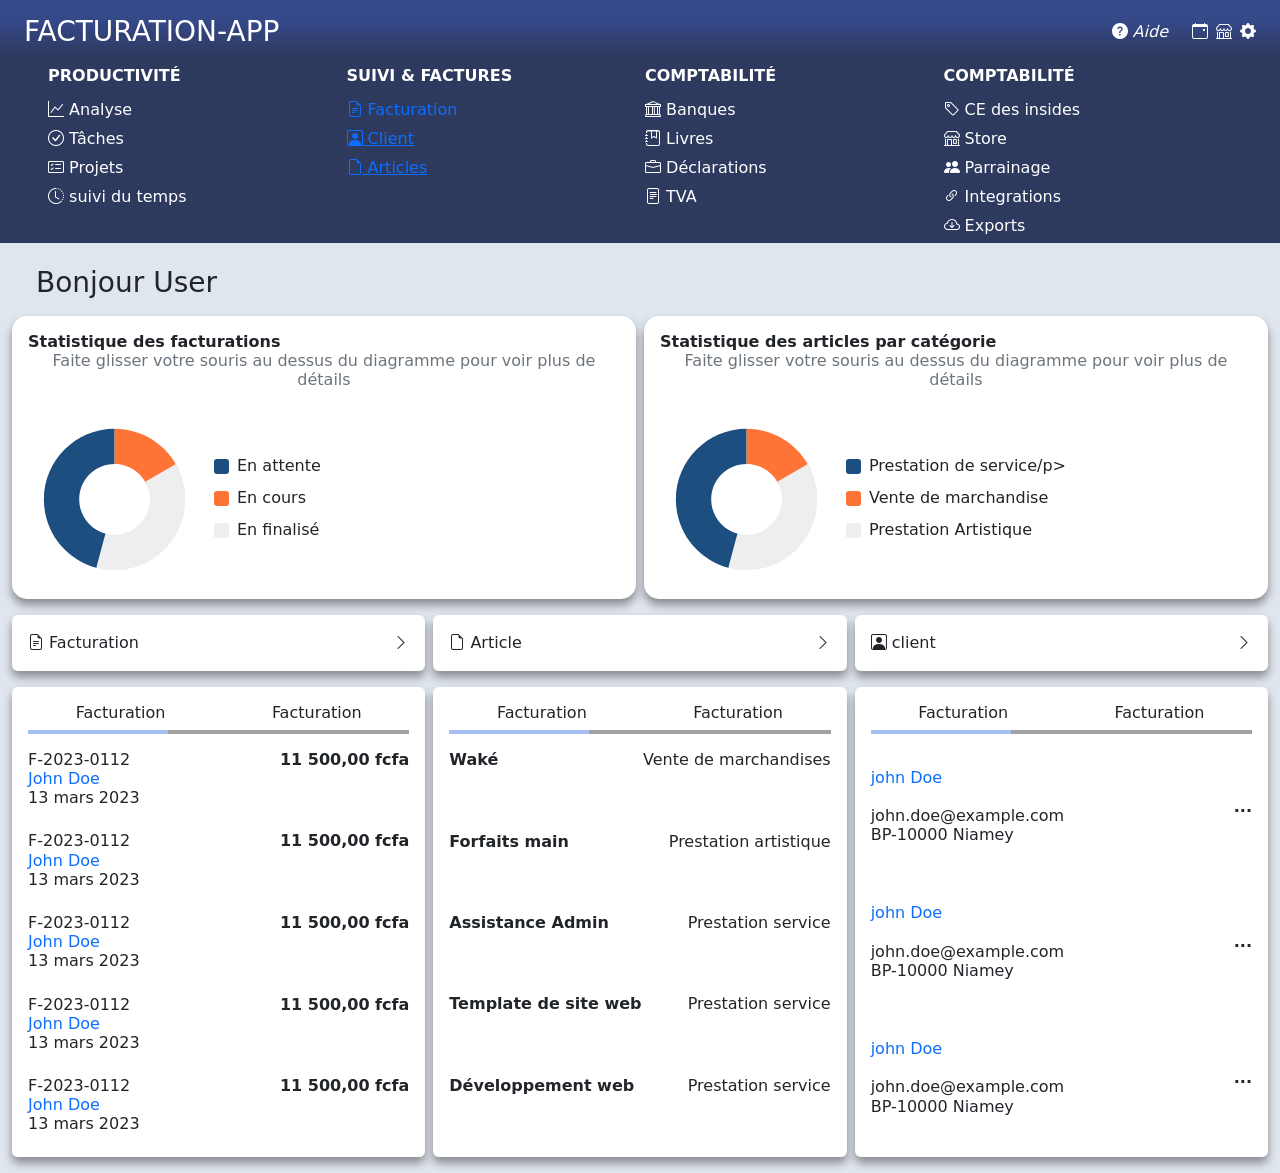
==== index.html @ 7b50a77c "premier commit" ====
<!DOCTYPE html>
<html lang="fr">

<head>
    <meta charset="UTF-8">
    <meta name="viewport" content="width=device-width, initial-scale=1.0">
    <title>Dashboard Facturation</title>

    <link href="https://cdn.jsdelivr.net/npm/bootstrap@5.3.8/dist/css/bootstrap.min.css" rel="stylesheet">
    <link rel="stylesheet" href="https://cdn.jsdelivr.net/npm/bootstrap-icons@1.11.3/font/bootstrap-icons.css">
    <link rel="stylesheet" href="style.css">

</head>

<body>
    <!-- HEADER FIXE -->
    <div class="header-fixed entete">
        <div class="header d-flex justify-content-between align-items-center px-4">
            <h3 class="m-0">FACTURATION-APP</h3>
            <div class="d-flex gap-2">
                <i class="bi bi-question-circle-fill me-3"> Aide</i>
                <i class="bi bi-calendar-event"></i>
                <i class="bi bi-shop"></i>
                <i class="bi bi-gear-fill"></i>
            </div>
        </div>
        <div class="menu px-5 text-white">
            <!-- PRODUCTIVITÉ -->
            <div class="menu-item">
                <input type="checkbox" id="m1">
                <label for="m1">PRODUCTIVITÉ</label>

                <div class="submenu">
                    <p> <i class="bi bi-graph-up"></i> Analyse</p>
                    <p> <i class="bi bi-check-circle"></i> Tâches</p>
                    <p><i class="bi bi-card-checklist"></i> Projets</p>
                    <p><i class="bi bi-clock-history"></i> suivi du temps</p>
                </div>
            </div>

            <!-- SUIVI -->
            <div class="menu-item">
                <input type="checkbox" id="m2">
                <label for="m2">SUIVI & FACTURES</label>
                <div class="submenu">
                   <a href="facturation.html" class="text-decoration-none"> <p id="goFacturation">  <i class="bi bi-file-earmark-text"></i> Facturation</p></a>
                    <a href="#"><p id="goClient"> <i class="bi bi-person-square"></i> Client</p></a>
                    <a href="#"><p id="goArticles"> <i class="bi bi-file-earmark"></i> Articles</p></a>
                </div>
            </div>

            <!-- AUTRES -->
            <div class="menu-item">
                <input type="checkbox" id="m3">
                <label for="m3">COMPTABILITÉ</label>

                <div class="submenu">
                    <p> <i class="bi bi-bank"></i> Banques</p>
                    <p> <i class="bi bi-journal-bookmark"></i> Livres</p>
                    <p><i class="bi bi-briefcase"></i> Déclarations</p>
                    <p><i class="bi bi-file-text"></i> TVA</p>
                </div>
            </div>
            <div class="menu-item">
                <input type="checkbox" id="m3">
                <label for="m3">COMPTABILITÉ</label>

                <div class="submenu">
                    <p><i class="bi bi-tag"></i> CE des insides</p>
                    <p><i class="bi bi-shop"></i> Store</p>
                    <p><i class="bi bi-people-fill"></i> Parrainage</p> 
                    <p><i class="bi bi-link-45deg"></i> Integrations</p> 
                    <p><i class="bi bi-cloud-arrow-down"></i> Exports</p> 
                </div>
            </div>

        </div>
    </div>

    <!-- CONTENU -->
    <div class="container-fluid d-flex flex-column align-items-center CONTENU">

        <!-- TITRE -->
        <div class="d-flex justify-content-between align-items-center mt-3 w-100 px-4">
            <h3 class="mb-3 ext-primary">Bonjour User</h3>
        </div>
        <div class="d-flex gap-2 svc w-100">
            <div
                class="demo-box shadow-bottom w-100 h-100 overflow-hidden d-flex align-items-start justify-content-start flex-column p-3">

                <h6 class="m-0 fw-bold text-center">
                    Statistique des facturations
                </h6>
                <h6 class="text-center text-secondary">
                    Faite glisser votre souris au dessus du diagramme pour voir plus de détails
                </h6>

                <div class="d-flex flex-wrap align-items-center justify-content-center gap-3 mt-3">

                    <!-- SVG -->
                    <svg width="170" height="170" viewBox="0 0 2253 2253" class="img-fluid">
                        <path
                            d="M1147.83,208.333c-517.767,0 -937.5,419.733 -937.5,937.5c-0,428.307 290.274,802.155 705.228,908.271l116.136,-454.135c-207.477,-53.058 -352.614,-239.982 -352.614,-454.136c-0,-258.883 209.866,-468.75 468.75,-468.75l-0,-468.75Z"
                            fill="#1D4E80" />
                        <path
                            d="M1997.49,749.576c-153.977,-330.174 -485.321,-541.243 -849.663,-541.243l-0,468.704c182.171,0 347.843,105.535 424.832,270.622l424.831,-198.083Z"
                            fill="#FE7437" />
                        <path
                            d="M905.188,2051.39c500.124,134.008 1014.19,-162.788 1148.2,-662.913c64.353,-240.168 30.664,-496.064 -93.656,-711.393l-405.95,234.375c62.16,107.665 79.005,235.613 46.828,355.697c-67.003,250.062 -324.036,398.46 -574.099,331.456l-121.321,452.778Z"
                            fill="#EEEEEE" />
                    </svg>

                    <!-- LEGENDE -->
                    <div class="d-flex flex-column gap-2">

                        <div class="d-flex align-items-center gap-2">
                            <div class="cole"></div>
                            <p class="m-0">En attente</p>
                        </div>

                        <div class="d-flex align-items-center gap-2">
                            <div class="cole1"></div>
                            <p class="m-0">En cours</p>
                        </div>
                        <div class="d-flex align-items-center gap-2">
                            <div class="cole2"></div>
                            <p class="m-0">En finalisé</p>
                        </div>

                    </div>

                </div>

            </div>
            <div
                class="demo-box w-100 h-100 shadow-bottom con overflow-hidden d-flex align-items-start  flex-column p-3">

                <h6 class=" m-0 fw-bold text-center">
                    Statistique des articles par catégorie
                </h6>
                <h6 class="text-center text-secondary">
                    Faite glisser votre souris au dessus du diagramme pour voir plus de détails
                </h6>

                <div class="d-flex flex-wrap align-items-center justify-content-center gap-3 mt-3">

                    <svg width="170" height="170" viewBox="0 0 2253 2253" class="img-fluid">
                        <path
                            d="M1147.83,208.333c-517.767,0 -937.5,419.733 -937.5,937.5c-0,428.307 290.274,802.155 705.228,908.271l116.136,-454.135c-207.477,-53.058 -352.614,-239.982 -352.614,-454.136c-0,-258.883 209.866,-468.75 468.75,-468.75l-0,-468.75Z"
                            fill="#1D4E80" />
                        <path
                            d="M1997.49,749.576c-153.977,-330.174 -485.321,-541.243 -849.663,-541.243l-0,468.704c182.171,0 347.843,105.535 424.832,270.622l424.831,-198.083Z"
                            fill="#FE7437" />
                        <path
                            d="M905.188,2051.39c500.124,134.008 1014.19,-162.788 1148.2,-662.913c64.353,-240.168 30.664,-496.064 -93.656,-711.393l-405.95,234.375c62.16,107.665 79.005,235.613 46.828,355.697c-67.003,250.062 -324.036,398.46 -574.099,331.456l-121.321,452.778Z"
                            fill="#EEEEEE" />
                    </svg>

                    <div class="d-flex flex-column gap-2">

                        <div class="d-flex align-items-center gap-2">
                            <div class="cole"></div>
                            <p class="m-0">Prestation de service/p>
                        </div>

                        <div class="d-flex align-items-center gap-2">
                            <div class="cole1"></div>
                            <p class="m-0">Vente de marchandise</p>
                        </div>
                        <div class="d-flex align-items-center gap-2">
                            <div class="cole2"></div>
                            <p class="m-0">Prestation Artistique</p>
                        </div>

                    </div>

                </div>

            </div>
        </div>

        <div class="d-flex gap-2 mt-3 svc w-100">
            <div class="d-flex bg-white w-100 shadow-bottom rounded p-3 cursor-pointer justify-content-between">
                <a href="#facturation" class="text-decoration-none text-body"> <i class="bi bi-file-earmark-text"></i> Facturation</a>
                <i class="bi bi-chevron-right"></i>

            </div>
            <div class="d-flex bg-white w-100 shadow-bottom rounded p-3 cursor-pointer justify-content-between">
                <a href="#Article" class="text-decoration-none text-body"> <i class="bi bi-file-earmark"></i> Article </a>
                <i class="bi bi-chevron-right"></i>
            </div>
            <div class="d-flex bg-white w-100 shadow-bottom rounded p-3 cursor-pointer justify-content-between">
                <a href="#Client" class="text-decoration-none text-body"> <i class="bi bi-person-square"></i> client</a>
                <i class="bi bi-chevron-right"></i>

            </div>
        </div>

        <div class="d-flex gap-2 mt-3 mb-3 svc w-100">
            <div id="facturation" class="d-flex flex-column  box-2 shadow-bottom bg-white w-100 rounded p-3 justify-content-between">
                <div class="w-75 d-flex justify-content-between justify-content-center">
                    <h6>Facturation </h6>
                    <h6>Facturation </h6>
                </div>

                <div class="box-3">
                    <div class="bx1">

                    </div>
                </div>

                <div class="d-flex w-100 pt-3 justify-content-between">

                    <h6>F-2023-0112 <br>

                        <span class="text-primary">John Doe</span> <br>
                        13 mars 2023
                    </h6>

                    <h6 class="fw-bold">11 500,00 fcfa</h6>

                </div>
                <div class="d-flex w-100 pt-3 justify-content-between">

                    <h6>F-2023-0112 <br>

                        <span class="text-primary">John Doe</span> <br>
                        13 mars 2023
                    </h6>

                    <h6 class="fw-bold">11 500,00 fcfa</h6>

                </div>
                <div class="d-flex w-100 pt-3 justify-content-between">

                    <h6>F-2023-0112 <br>

                        <span class="text-primary">John Doe</span> <br>
                        13 mars 2023
                    </h6>

                    <h6 class="fw-bold">11 500,00 fcfa</h6>

                </div>
                <div class="d-flex w-100 pt-3 justify-content-between">

                    <h6>F-2023-0112 <br>

                        <span class="text-primary">John Doe</span> <br>
                        13 mars 2023
                    </h6>

                    <h6 class="fw-bold">11 500,00 fcfa</h6>

                </div>
                <div class="d-flex w-100 pt-3 justify-content-between">

                    <h6>F-2023-0112 <br>

                        <span class="text-primary">John Doe</span> <br>
                        13 mars 2023
                    </h6>

                    <h6 class="fw-bold">11 500,00 fcfa</h6>

                </div>
                
            </div>
            <div id="Article" class="d-flex  flex-column box-2 shadow-bottom bg-white w-100 rounded p-3 justify-content-between">
                <div class="w-75 d-flex justify-content-between justify-content-center">
                    <h6>Facturation </h6>
                    <h6>Facturation </h6>
                </div>

                <div class="box-3">
                    <div class="bx1">

                    </div>
                </div>

                <div class="d-flex w-100 h-25 pt-3 justify-content-between">

                    <h6 class="fw-bold">Waké
                    </h6>

                    <h6>Vente de marchandises</h6>

                </div>
                <div class="d-flex w-100 pt-3 h-25 justify-content-between">

                    <h6 class="fw-bold">Forfaits main
                    </h6>

                    <h6>Prestation artistique</h6>

                </div>
                <div class="d-flex w-100 pt-3 h-25 justify-content-between">

                    <h6 class="fw-bold">Assistance Admin
                    </h6>

                    <h6>Prestation service</h6>

                </div>
                <div class="d-flex w-100 pt-3 h-25 justify-content-between">

                    <h6 class="fw-bold">Template de site web
                    </h6>

                    <h6>Prestation service</h6>

                </div>
                <div class="d-flex w-100 pt-3 h-25 justify-content-between">

                    <h6 class="fw-bold">Développement web
                    </h6>

                    <h6>Prestation service</h6>

                </div>


            </div>
            <div id="Client" class="d-flex flex-column box-2 shadow-bottom bg-white w-100 rounded p-3 justify-content-between">
                <div class="w-75 d-flex justify-content-between justify-content-center">
                    <h6>Facturation </h6>
                    <h6>Facturation </h6>
                </div>

                <div class="box-3">
                    <div class="bx1">

                    </div>
                </div>

                <div class="d-flex w-100 pt-3 h-50 align-items-center justify-content-between">

                    <h6> <span class="text-primary my-2">john Doe</span> <br>

                        <br>

                    john.doe@example.com <br>
                    BP-10000 Niamey</h6>
                    <h6 class="fw-bold">...</h6>
                </div>
                <div class="d-flex w-100 pt-3 h-50 align-items-center justify-content-between">

                    <h6> <span class="text-primary my-2">john Doe</span> <br>

                        <br>

                    john.doe@example.com <br>
                    BP-10000 Niamey</h6>
                    <h6 class="fw-bold">...</h6>
                </div>
                <div class="d-flex w-100 pt-3 h-50 align-items-center justify-content-between">

                    <h6> <span class="text-primary my-2">john Doe</span> <br>

                        <br>

                    john.doe@example.com <br>
                    BP-10000 Niamey</h6>
                    <h6 class="fw-bold">...</h6>
                </div>
            </div>

        </div>
    </div>

    <!-- JS -->
    <script src="https://cdn.jsdelivr.net/npm/bootstrap@5.3.8/dist/js/bootstrap.bundle.min.js"></script>


</body>

</html>
---- style.css ----
body {
    background: #E0E6ED;
    overflow-x: hidden;
    padding-top: 170px;
}

.header {
    color: white;
    padding: 15px;
}

.nOMD {
    border-radius: 10px;
    border: 1px solid #0d6efd;
}

.jus {
    font-size: 12px;
}

.header-fixed {
    
    position: fixed;
    top: 0;
    left: 0;
    width: 100%;
    z-index: 1000;
}

.menu-card {
    background: white;
    border-radius: 10px;
    padding: 20px;
}

.pointer {
    cursor: pointer;
}

.relation {
    color: #9ba6b2;
}

.nav-tabs .nav-link {
    color: #333;
    border: none;
    border-radius: 8px;
    margin: 0 5px;
    padding: 10px 20px;
    transition: 0.3s;
}

.nav-tabs .nav-link:hover {
    background-color: #27375E;
    color: #fff;
}

.nav-tabs .nav-link.active {
    background-color: #89C7F4;
    color: #fff;
    font-weight: bold;
}

.nav-tabs {
    border-bottom: none;
}

.CONTENU {
    margin-top: 80px;
}

.document {
    border: 2px dotted black;
    border-radius: 20px;
}

.shadow-bottom {
    box-shadow: 0 6px 10px rgba(0, 0, 0, 0.4);
}

.auto {
    background-color: #27375E;
}

.conte {
    background-color: #E0E6ED;
}

.fact {
    background: #E0E6ED;
}

.clien {
    padding: 10px;
}

.police {
    font-size: 12px;
}

.Doc {
    font-size: 12px;
}

.Nom {
    font-size: 14px;
}

.offcan {
    width: 700px !important;

}

.fina {
    border-radius: 20px;
    background-color: #B9E0FF;
    border: none !important;
    color: #0d6efd;
}

.previ {
    border-bottom: 1px solid blue;
    font-size: 18px;
    width: 200px !important;
}

.relation {
    font-size: 18px;
}

.logo {
    font-size: 30px;
}

.Desi {
    overflow-x: auto !important;

}

.desi1 {
    font-size: 12px !important;
    color: #0d6efd;

}

.desi3 {

    border-bottom: 3px solid #0d6efd;
    ;
}

.desi2 {
    font-size: 13px !important;
    color: black;
}

.hrdesi {
    /* background-color: #0d6efd !important; */
    border: 2px solid #0d6efd
}




.configui {
    width: 100%;
}

.configui>div {
    width: 100%;
    max-width: 1100px;
}

.logo {
    font-size: 30px;
}


.demo-box {
    background: #FFFFFF;
    border-radius: 15px;
}

.cole {
    width: 15px;
    height: 15px;
    background: #1D4E80;
    border-radius: 3px;
}

.cole1 {
    width: 15px;
    height: 15px;
    background: #FE7437;
    border-radius: 3px;
}
.cole2 {
    width: 15px;
    height: 15px;
    background: #EEEEEE;
    border-radius: 3px;
}

.box-2{
    background-color: #FFFFFF !important;
    display: flex;
    align-items: center;
    justify-content: center !important;
    /* height: 400px !important; */

    overflow-y: auto;
    max-height: 470px; /* ou 400px / 500px selon ton layout */
    
    /* cache scrollbar */
    scrollbar-width: none; /* Firefox */
    -ms-overflow-style: none; /* IE et Edge */
}

/* Chrome, Safari */
.box-2::-webkit-scrollbar{
    display: none;
}

.box-3{
    height: 4px !important;
    width: 100% !important;
    background-color: #a2a1a2 !important;
    display: flex;
    align-items: center;
    /* justify-content: center !important; */
}
.bx1{
    height: 4px !important;
    width: 140px !important;
    background-color: #a7c0f3 !important;
    display: flex;
    /* align-items: center; */
    /* justify-content: center !important; */
}

.cursor-pointer {
    cursor: pointer !important;
}

.entete{
    background: #2B375C;
background: linear-gradient(0deg,rgba(43, 55, 92, 0.99) 77%, rgba(53, 72, 136, 1) 91%);
}





@media (max-width: 1440px) {
    .CONTENU {
        width: 100%;
    }

    .menu {
        width: auto !important;
    }

    .menu1 {
        width: 100% !important;

    }

}



/* =======================
   DESKTOP (ton design)
======================= */
.menu {
    display: flex;
    gap: 10px;
}

.menu-item {
    width: 100%;
}

.menu-item label {
    font-weight: bold;
    display: block;
    margin-bottom: 10px;
}

.submenu p {
    margin: 5px 0;
}

/* cacher checkbox desktop */
.menu-item input {
    display: none;
}

/* =======================
   MOBILE
======================= */
@media (max-width:768px) {

    .CONTENU {
        margin-top: 220px;
    }

    .FAC,
    .FAC1 {
        flex-direction: column;
    }

    .FAC1 {
        flex-direction: column;
        align-items: center;
        justify-content: center;
    }

    .signalé {
        flex-direction: column;
    }

    .signalé1 {
        flex-direction: column;
    }

    .clien {
        width: 100% !important;
    }

    .clien4 {
        display: flex;
        align-items: center;
        justify-content: center;
    }

    .menu {
        flex-direction: column;
        position: relative;
    }

    .menuli {
        width: 80% !important;
        display: flex !important;
        align-items: center !important;

    }

    .header {
        display: flex;
        flex-direction: column;
        gap: 10px;
    }

    .menu-item {
        position: relative;
    }

    .menu-item label {
        padding: 15px;
        border-radius: 12px;
        background: #3C54AA;
        display: block;
        cursor: pointer;
    }

    /* submenu caché */
    .submenu {
        position: absolute;
        top: 90%;
        left: 0;
        width: 100%;
        border-radius: 11px;
        color: black;
        background: #e0e5ec;
        display: none;
        z-index: 999;
    }


    /* ouverture sans pousser les autres */
    .menu-item input:checked~.submenu {
        display: block;
    }

    .submenu p {
        padding: 12px 15px;
        margin: 0;
        border-top: 1px solid rgba(255, 255, 255, .2);
    }

    .submenu p:hover {
        background: #0a58ca;
    }

    .svc{
        flex-direction: column;
    }
}

@media (max-width: 425px) {
    .configui {
        width: 400px !important;
        /* background-color: #198754 !important; */
    }

    .table {
        font-size: 12px;
    }

    .desi1 {
        font-size: 6px !important;
        color: #0d6efd;

    }
}
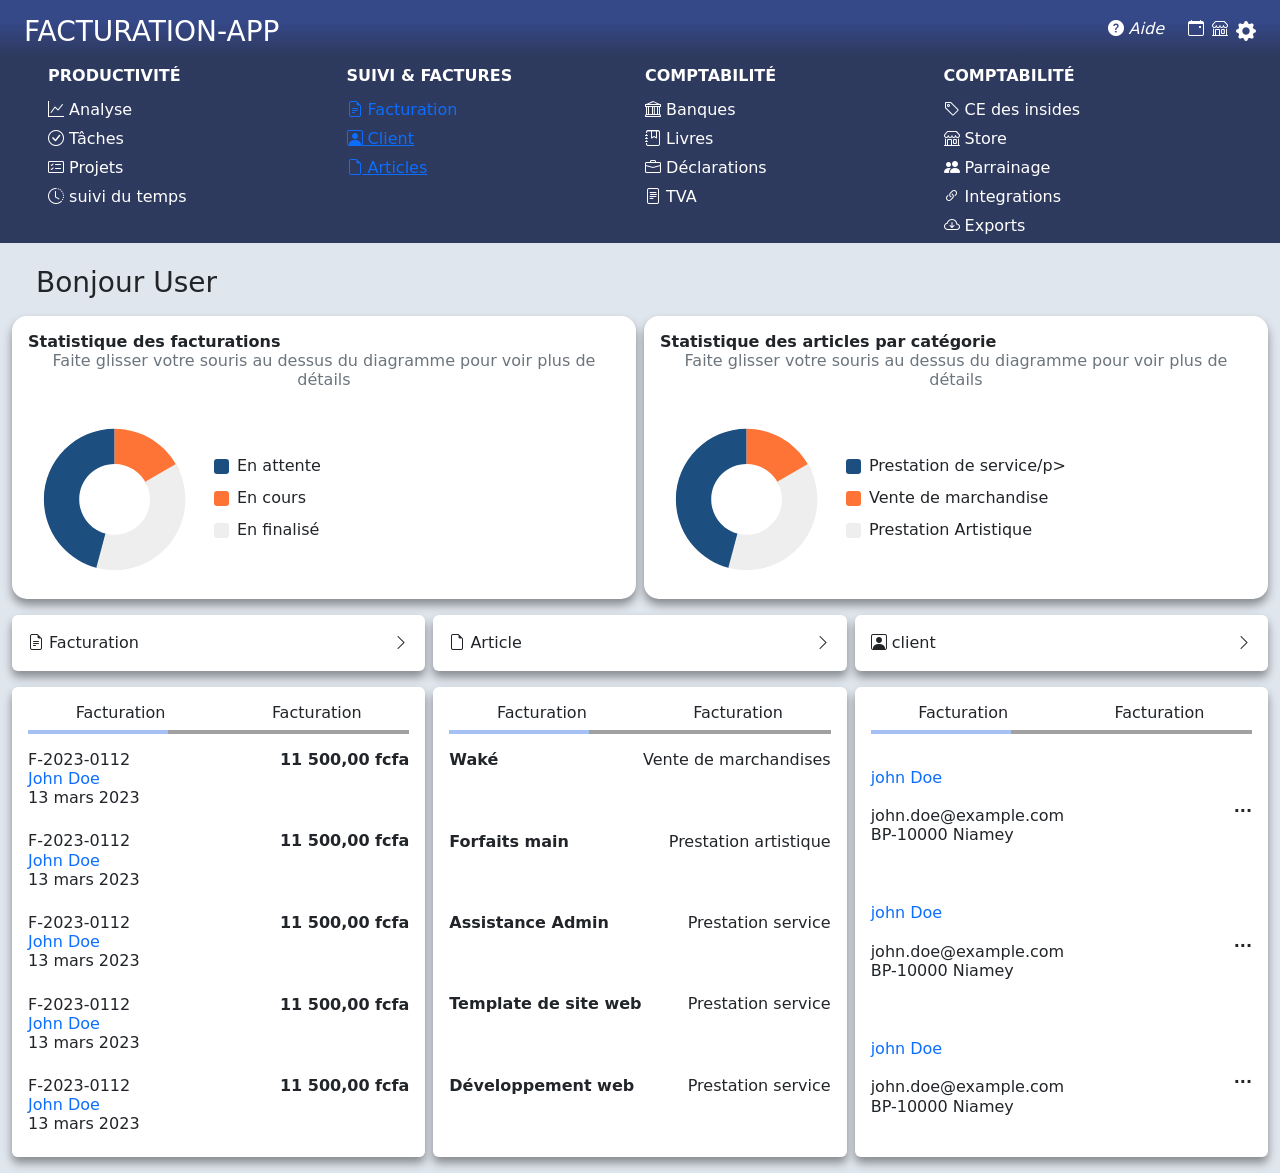
==== commit 26511f99: "mise" ====
--- a/index.html
+++ b/index.html
@@ -21,7 +21,7 @@
                 <i class="bi bi-question-circle-fill me-3"> Aide</i>
                 <i class="bi bi-calendar-event"></i>
                 <i class="bi bi-shop"></i>
-                <i class="bi bi-gear-fill"></i>
+                <i class="bi bi-gear-fill fs-5 "></i>
             </div>
         </div>
         <div class="menu px-5 text-white">
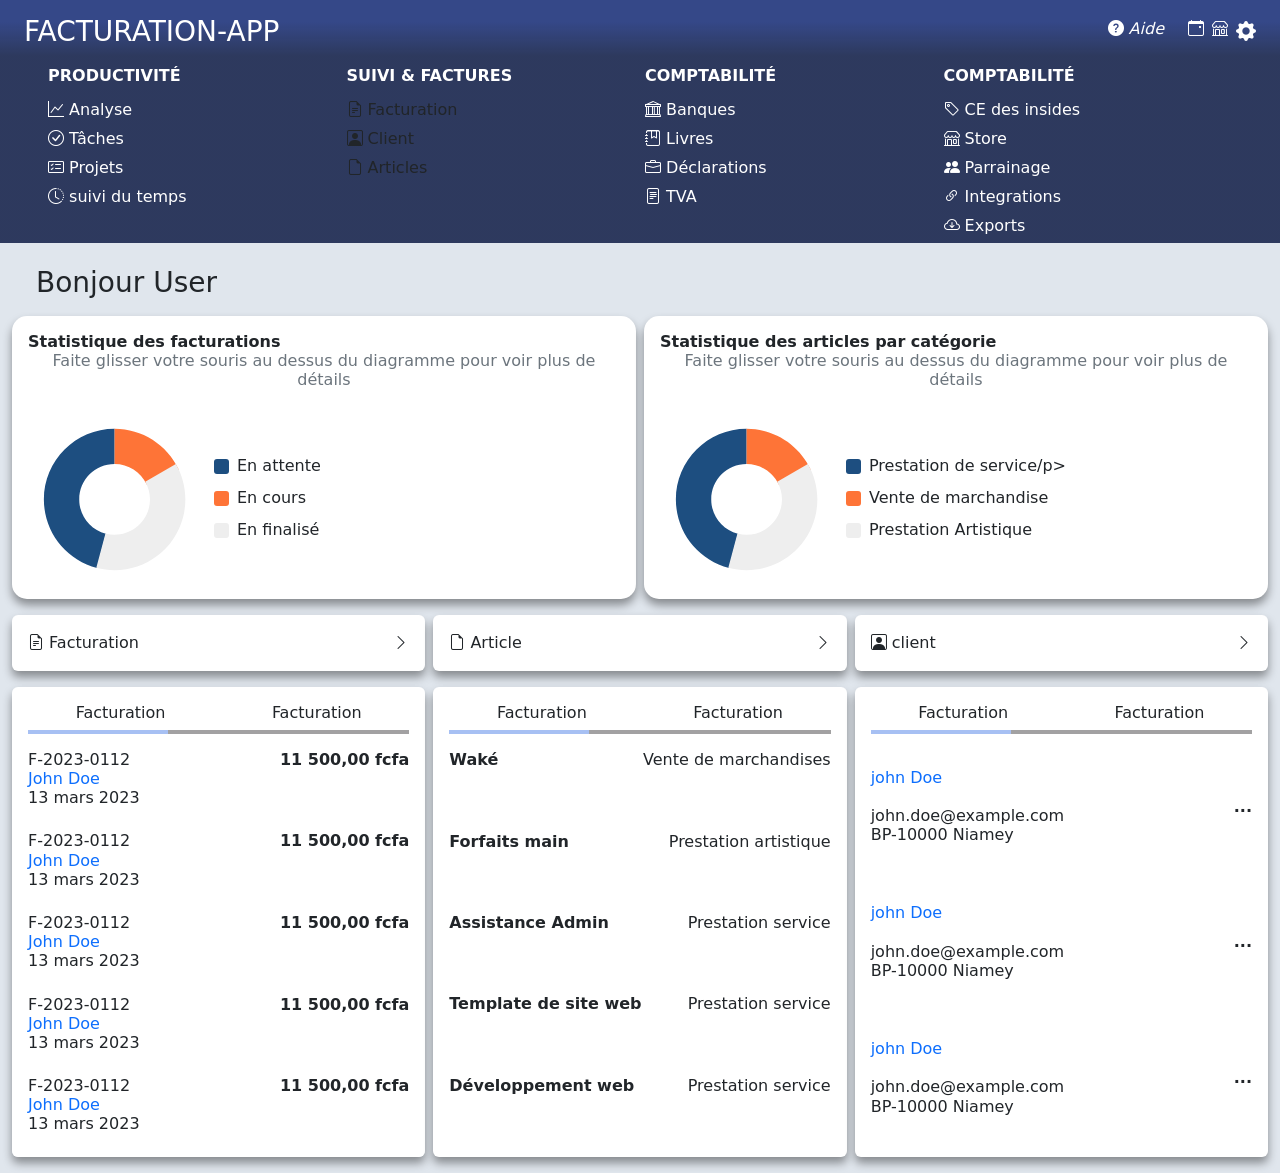
==== commit cd62483b: "mise" ====
--- a/index.html
+++ b/index.html
@@ -43,9 +43,9 @@
                 <input type="checkbox" id="m2">
                 <label for="m2">SUIVI & FACTURES</label>
                 <div class="submenu">
-                   <a href="facturation.html" class="text-decoration-none"> <p id="goFacturation">  <i class="bi bi-file-earmark-text"></i> Facturation</p></a>
-                    <a href="#"><p id="goClient"> <i class="bi bi-person-square"></i> Client</p></a>
-                    <a href="#"><p id="goArticles"> <i class="bi bi-file-earmark"></i> Articles</p></a>
+                   <a href="facturation.html" class="text-decoration-none text-body"> <p id="goFacturation">  <i class="bi bi-file-earmark-text"></i> Facturation</p></a>
+                    <a href="#" class="text-decoration-none text-body"><p id="goClient"> <i class="bi bi-person-square"></i> Client</p></a>
+                    <a href="#" class="text-decoration-none text-body"><p id="goArticles"> <i class="bi bi-file-earmark"></i> Articles</p></a>
                 </div>
             </div>
 
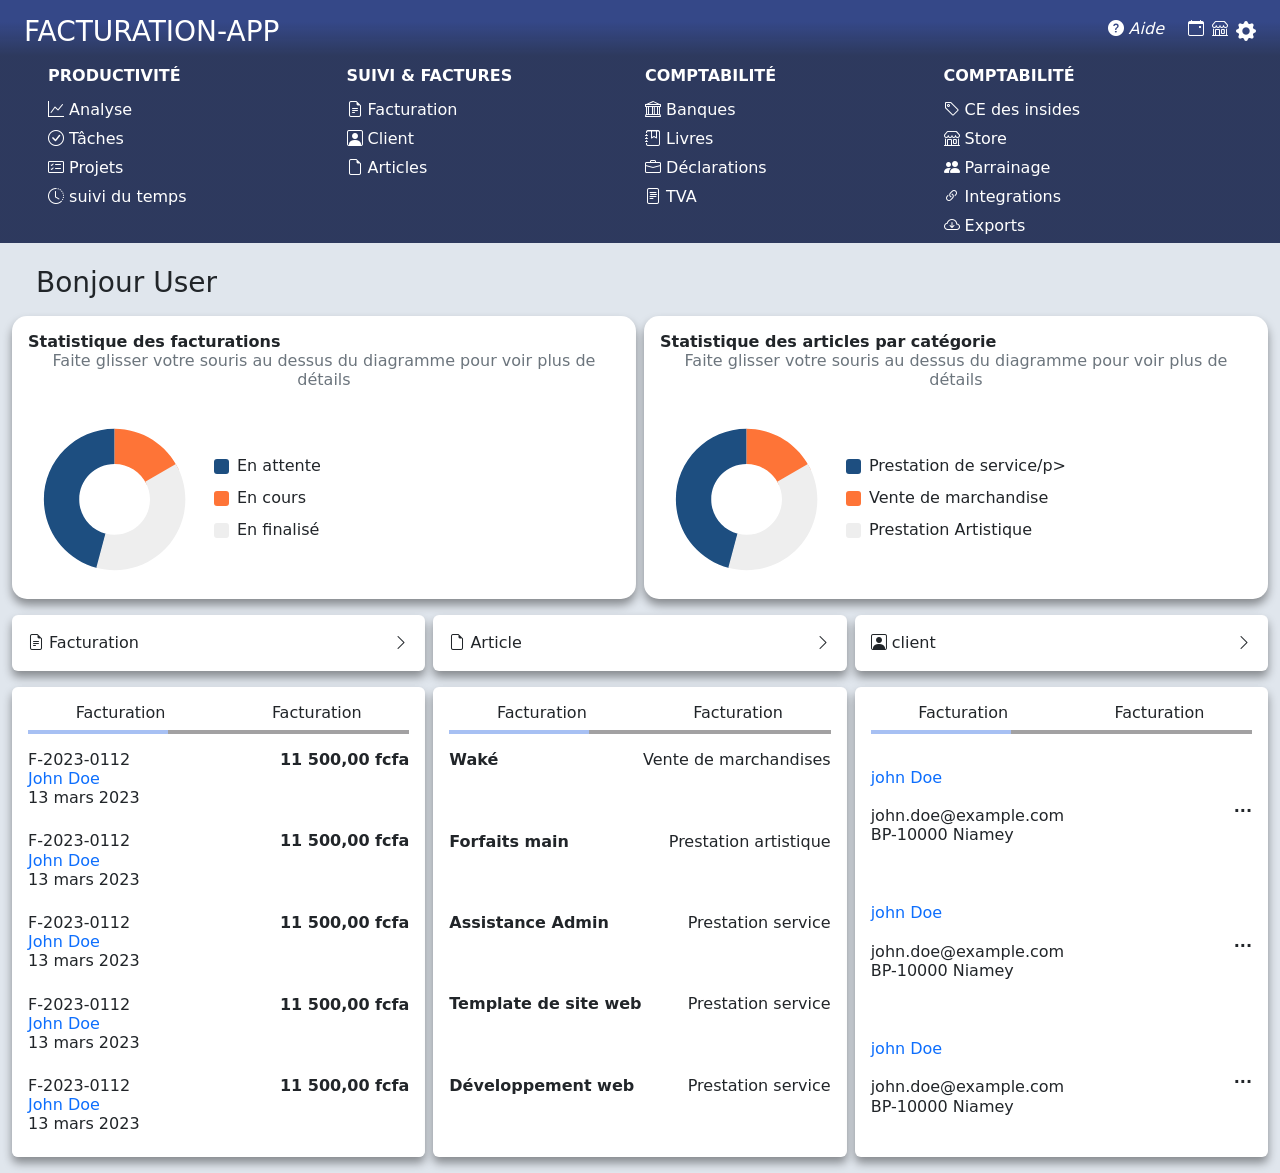
==== commit 9941eab3: "mise" ====
--- a/index.html
+++ b/index.html
@@ -43,9 +43,9 @@
                 <input type="checkbox" id="m2">
                 <label for="m2">SUIVI & FACTURES</label>
                 <div class="submenu">
-                   <a href="facturation.html" class="text-decoration-none text-body"> <p id="goFacturation">  <i class="bi bi-file-earmark-text"></i> Facturation</p></a>
-                    <a href="#" class="text-decoration-none text-body"><p id="goClient"> <i class="bi bi-person-square"></i> Client</p></a>
-                    <a href="#" class="text-decoration-none text-body"><p id="goArticles"> <i class="bi bi-file-earmark"></i> Articles</p></a>
+                   <a href="facturation.html" class="text-decoration-none text-white"> <p id="goFacturation">  <i class="bi bi-file-earmark-text"></i> Facturation</p></a>
+                    <a href="#" class="text-decoration-none text-white"><p id="goClient"> <i class="bi bi-person-square"></i> Client</p></a>
+                    <a href="#" class="text-decoration-none text-white"><p id="goArticles"> <i class="bi bi-file-earmark"></i> Articles</p></a>
                 </div>
             </div>
 
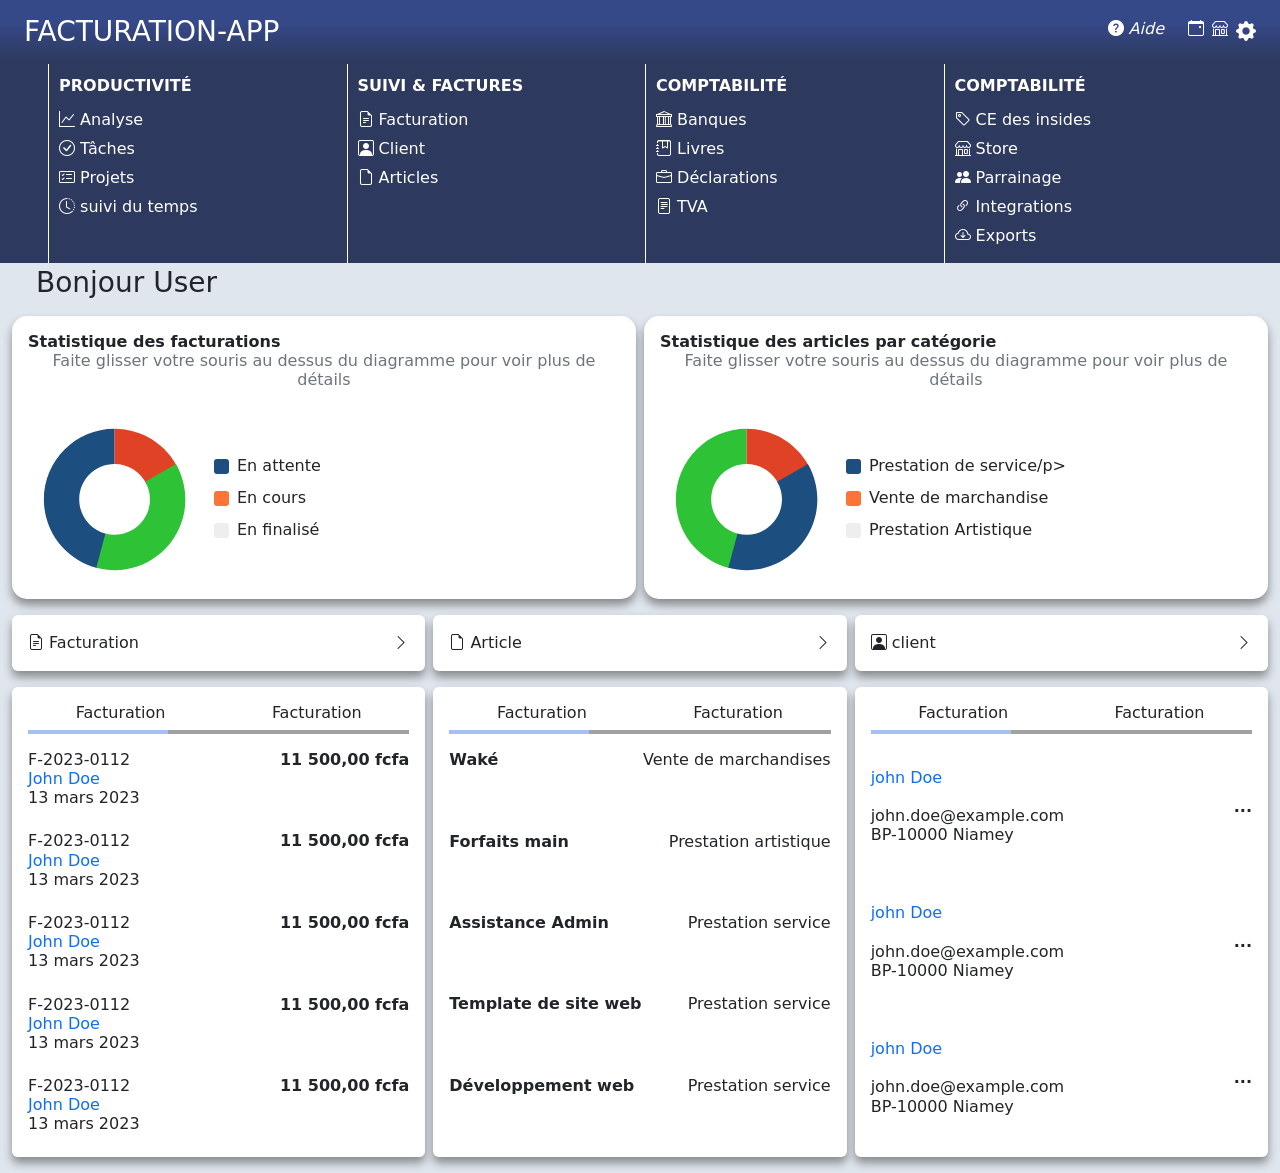
==== commit 2d651224: "mise" ====
--- a/index.html
+++ b/index.html
@@ -104,10 +104,10 @@
                             fill="#1D4E80" />
                         <path
                             d="M1997.49,749.576c-153.977,-330.174 -485.321,-541.243 -849.663,-541.243l-0,468.704c182.171,0 347.843,105.535 424.832,270.622l424.831,-198.083Z"
-                            fill="#FE7437" />
+                            fill="#E04225" />
                         <path
                             d="M905.188,2051.39c500.124,134.008 1014.19,-162.788 1148.2,-662.913c64.353,-240.168 30.664,-496.064 -93.656,-711.393l-405.95,234.375c62.16,107.665 79.005,235.613 46.828,355.697c-67.003,250.062 -324.036,398.46 -574.099,331.456l-121.321,452.778Z"
-                            fill="#EEEEEE" />
+                            fill="#2EC237" />
                     </svg>
 
                     <!-- LEGENDE -->
@@ -147,13 +147,13 @@
                     <svg width="170" height="170" viewBox="0 0 2253 2253" class="img-fluid">
                         <path
                             d="M1147.83,208.333c-517.767,0 -937.5,419.733 -937.5,937.5c-0,428.307 290.274,802.155 705.228,908.271l116.136,-454.135c-207.477,-53.058 -352.614,-239.982 -352.614,-454.136c-0,-258.883 209.866,-468.75 468.75,-468.75l-0,-468.75Z"
+                            fill="#2EC237" />
+                        <path
+                            d="M1997.49,749.576c-153.977,-330.174 -485.321,-541.243 -849.663,-541.243l-0,468.704c182.171,0 347.843,105.535 424.832,270.622l424.831,-198.083Z"
+                            fill="#E04225" />
+                        <path
+                            d="M905.188,2051.39c500.124,134.008 1014.19,-162.788 1148.2,-662.913c64.353,-240.168 30.664,-496.064 -93.656,-711.393l-405.95,234.375c62.16,107.665 79.005,235.613 46.828,355.697c-67.003,250.062 -324.036,398.46 -574.099,331.456l-121.321,452.778Z"
                             fill="#1D4E80" />
-                        <path
-                            d="M1997.49,749.576c-153.977,-330.174 -485.321,-541.243 -849.663,-541.243l-0,468.704c182.171,0 347.843,105.535 424.832,270.622l424.831,-198.083Z"
-                            fill="#FE7437" />
-                        <path
-                            d="M905.188,2051.39c500.124,134.008 1014.19,-162.788 1148.2,-662.913c64.353,-240.168 30.664,-496.064 -93.656,-711.393l-405.95,234.375c62.16,107.665 79.005,235.613 46.828,355.697c-67.003,250.062 -324.036,398.46 -574.099,331.456l-121.321,452.778Z"
-                            fill="#EEEEEE" />
                     </svg>
 
                     <div class="d-flex flex-column gap-2">
--- a/style.css
+++ b/style.css
@@ -279,6 +279,8 @@
 
 .menu-item {
     width: 100%;
+    border-left: 1px solid white;
+    padding: 10px;
 }
 
 .menu-item label {
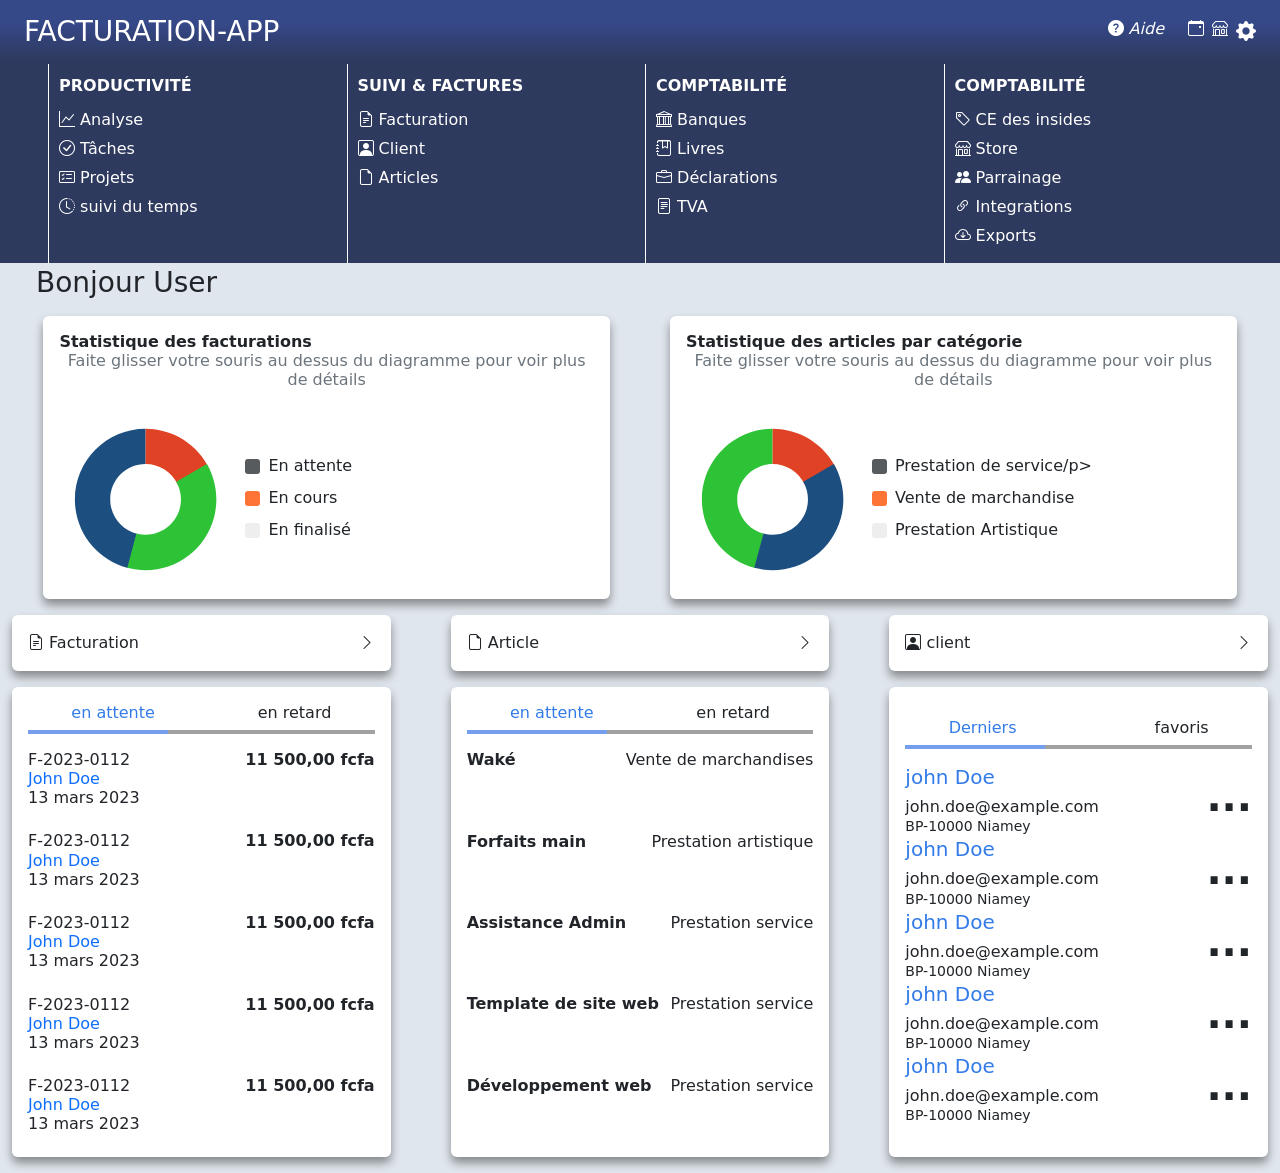
==== commit 847f312d: "mise à jour" ====
--- a/index.html
+++ b/index.html
@@ -84,7 +84,7 @@
         <div class="d-flex justify-content-between align-items-center mt-3 w-100 px-4">
             <h3 class="mb-3 ext-primary">Bonjour User</h3>
         </div>
-        <div class="d-flex gap-2 svc w-100">
+        <div class="mx-5 d-flex gap-5 svc">
             <div
                 class="demo-box shadow-bottom w-100 h-100 overflow-hidden d-flex align-items-start justify-content-start flex-column p-3">
 
@@ -186,11 +186,11 @@
 
             </div>
             <div class="d-flex bg-white w-100 shadow-bottom rounded p-3 cursor-pointer justify-content-between">
-                <a href="#Article" class="text-decoration-none text-body"> <i class="bi bi-file-earmark"></i> Article </a>
+                <a href="#Article" class="text-decoration-none text-body"> <i class="bi bi-file-earmark cursor-pointer"></i> Article </a>
                 <i class="bi bi-chevron-right"></i>
             </div>
             <div class="d-flex bg-white w-100 shadow-bottom rounded p-3 cursor-pointer justify-content-between">
-                <a href="#Client" class="text-decoration-none text-body"> <i class="bi bi-person-square"></i> client</a>
+                <a href="#Client" class="text-decoration-none text-body"> <i class="bi bi-person-square cursor-pointer"></i> client</a>
                 <i class="bi bi-chevron-right"></i>
 
             </div>
@@ -199,8 +199,8 @@
         <div class="d-flex gap-2 mt-3 mb-3 svc w-100">
             <div id="facturation" class="d-flex flex-column  box-2 shadow-bottom bg-white w-100 rounded p-3 justify-content-between">
                 <div class="w-75 d-flex justify-content-between justify-content-center">
-                    <h6>Facturation </h6>
-                    <h6>Facturation </h6>
+                    <h6 class="svc1">en attente  </h6>
+                    <h6>en retard </h6>
                 </div>
 
                 <div class="box-3">
@@ -268,8 +268,8 @@
             </div>
             <div id="Article" class="d-flex  flex-column box-2 shadow-bottom bg-white w-100 rounded p-3 justify-content-between">
                 <div class="w-75 d-flex justify-content-between justify-content-center">
-                    <h6>Facturation </h6>
-                    <h6>Facturation </h6>
+                    <h6 class="svc1">en attente  </h6>
+                    <h6>en retard </h6>
                 </div>
 
                 <div class="box-3">
@@ -323,8 +323,8 @@
             </div>
             <div id="Client" class="d-flex flex-column box-2 shadow-bottom bg-white w-100 rounded p-3 justify-content-between">
                 <div class="w-75 d-flex justify-content-between justify-content-center">
-                    <h6>Facturation </h6>
-                    <h6>Facturation </h6>
+                    <h6 class="svc1">Derniers  </h6>
+                    <h6>favoris </h6>
                 </div>
 
                 <div class="box-3">
@@ -333,36 +333,55 @@
                     </div>
                 </div>
 
-                <div class="d-flex w-100 pt-3 h-50 align-items-center justify-content-between">
-
-                    <h6> <span class="text-primary my-2">john Doe</span> <br>
-
-                        <br>
-
-                    john.doe@example.com <br>
-                    BP-10000 Niamey</h6>
-                    <h6 class="fw-bold">...</h6>
-                </div>
-                <div class="d-flex w-100 pt-3 h-50 align-items-center justify-content-between">
-
-                    <h6> <span class="text-primary my-2">john Doe</span> <br>
-
-                        <br>
-
-                    john.doe@example.com <br>
-                    BP-10000 Niamey</h6>
-                    <h6 class="fw-bold">...</h6>
-                </div>
-                <div class="d-flex w-100 pt-3 h-50 align-items-center justify-content-between">
-
-                    <h6> <span class="text-primary my-2">john Doe</span> <br>
-
-                        <br>
-
-                    john.doe@example.com <br>
-                    BP-10000 Niamey</h6>
-                    <h6 class="fw-bold">...</h6>
-                </div>
+               <div class="d-flex w-100 m-0 mt-3 align-items-center justify-content-between">
+
+                    <div class="d-flex flex-column m-0 p-0">
+                        <h5 class="svc1" >john Doe</h5>
+                        <h6 class="p-0 m-0">john.doe@example.com </h6>
+                        <small>BP-10000 Niamey</small>
+                    </div>
+                    <h6 class="fw-bold fs-1">...</h6>
+                </div>
+                <div class="d-flex w-100 m-0 align-items-center justify-content-between">
+
+                    <div class="d-flex flex-column m-0 p-0">
+                        <h5 class="svc1" >john Doe</h5>
+                        <h6 class="p-0 m-0">john.doe@example.com </h6>
+                        <small>BP-10000 Niamey</small>
+                    </div>
+                    <h6 class="fw-bold fs-1">...</h6>
+                </div>
+                <div class="d-flex w-100 m-0 align-items-center justify-content-between">
+
+                    <div class="d-flex flex-column m-0 p-0">
+                        <h5 class="svc1" >john Doe</h5>
+                        <h6 class="p-0 m-0">john.doe@example.com </h6>
+                        <small>BP-10000 Niamey</small>
+                    </div>
+                    <h6 class="fw-bold fs-1">...</h6>
+                </div>
+               <div class="d-flex w-100 m-0 align-items-center justify-content-between">
+
+                    <div class="d-flex flex-column m-0 p-0">
+                        <h5 class="svc1" >john Doe</h5>
+                        <h6 class="p-0 m-0">john.doe@example.com </h6>
+                        <small>BP-10000 Niamey</small>
+                    </div>
+                    <h6 class="fw-bold fs-1">...</h6>
+                </div>
+               <div class="d-flex w-100 m-0 align-items-center justify-content-between">
+
+                    <div class="d-flex flex-column m-0 p-0">
+                        <h5 class="svc1" >john Doe</h5>
+                        <h6 class="p-0 m-0">john.doe@example.com </h6>
+                        <small>BP-10000 Niamey</small>
+                    </div>
+                    <h6 class="fw-bold fs-1">...</h6>
+                </div>
+                
+
+
+                
             </div>
 
         </div>
--- a/style.css
+++ b/style.css
@@ -103,7 +103,7 @@
 }
 
 .Nom {
-    font-size: 14px;
+    font-size: 11px;
 }
 
 .offcan {
@@ -119,10 +119,26 @@
 }
 
 .previ {
-    border-bottom: 1px solid blue;
+    border-bottom: 2px solid #0d6efd;
     font-size: 18px;
     width: 200px !important;
 }
+
+.card1{
+    margin: 50px;
+    padding: 10px;
+    box-shadow: 0 6px 10px rgba(0, 0, 0, 0.4);
+}
+
+.card2{
+    border: 1px solid rgb(69, 57, 236) !important;
+    padding: 9px !important;
+    margin: 4px;
+    border-radius: 10px;
+    /* height: 300px !important */
+    
+}
+
 
 .relation {
     font-size: 18px;
@@ -159,6 +175,26 @@
     border: 2px solid #0d6efd
 }
 
+.svc{
+    width: 95%;
+    gap: 60px !important;
+}
+
+.svc1{
+    color: #327be9;
+}
+.colr{
+    color: #767a85;
+}
+.peti{
+    font-size: 11px;
+}
+.final{
+    background-color: #a4c3f1;
+    border-radius: 10px;
+    padding-inline: 20px !important;
+    color: #135bc8;
+}
 
 
 
@@ -178,13 +214,13 @@
 
 .demo-box {
     background: #FFFFFF;
-    border-radius: 15px;
+    border-radius: 6px;
 }
 
 .cole {
     width: 15px;
     height: 15px;
-    background: #1D4E80;
+    background: #575b5e;
     border-radius: 3px;
 }
 
@@ -232,7 +268,7 @@
 .bx1{
     height: 4px !important;
     width: 140px !important;
-    background-color: #a7c0f3 !important;
+    background-color: #769eee !important;
     display: flex;
     /* align-items: center; */
     /* justify-content: center !important; */
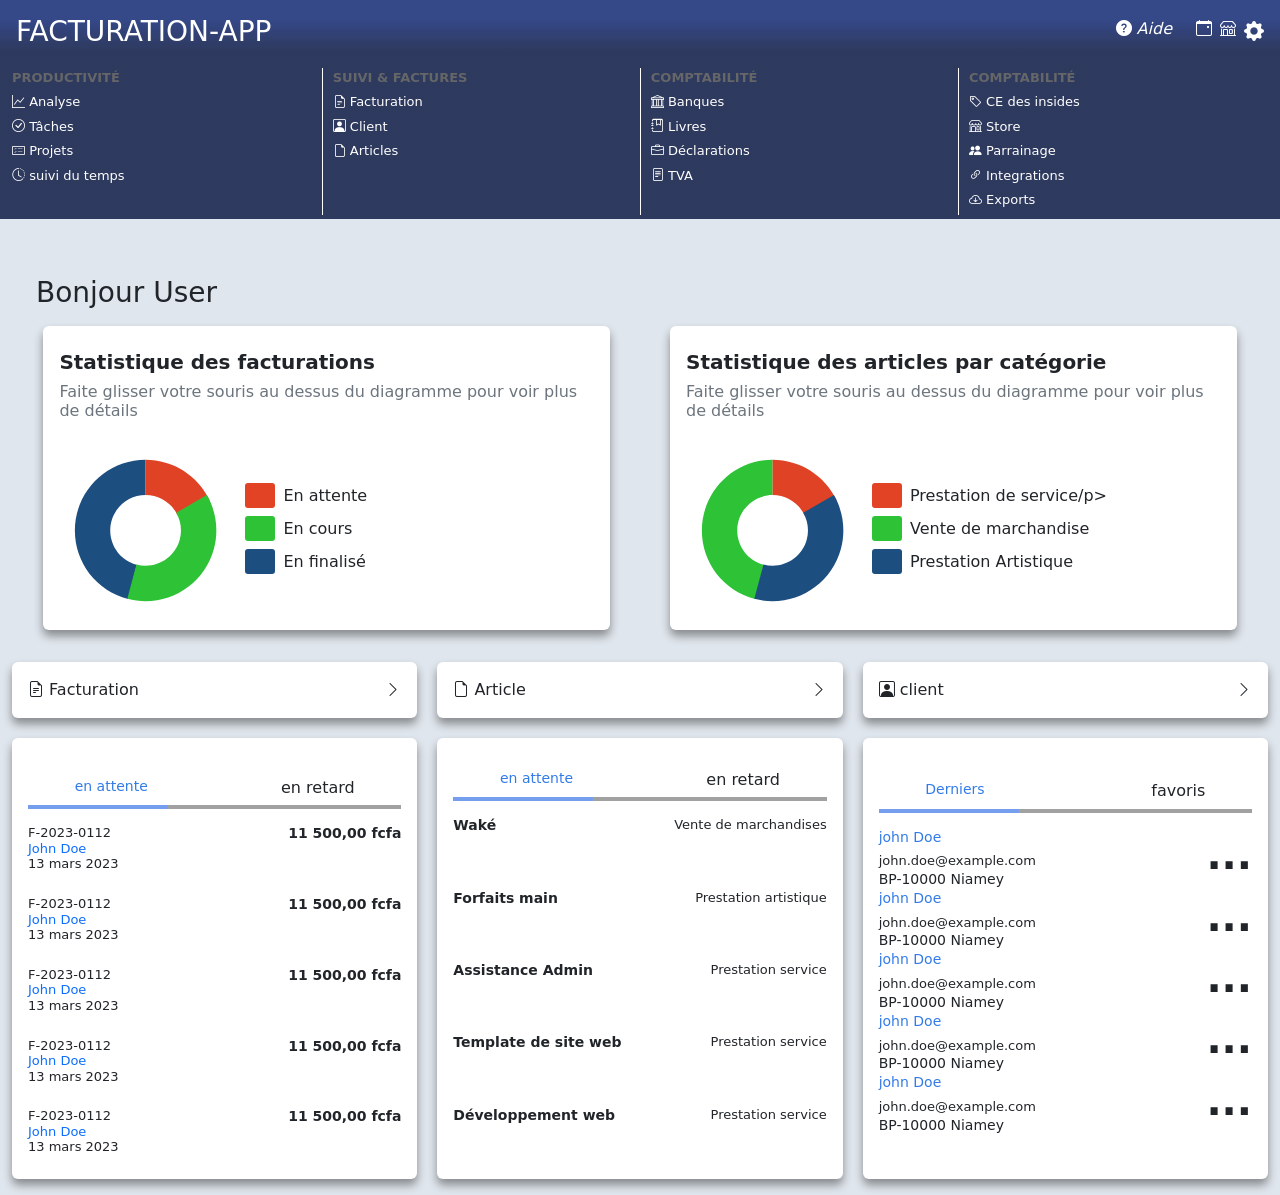
==== commit 15770882: "mise à jour" ====
--- a/index.html
+++ b/index.html
@@ -15,7 +15,7 @@
 <body>
     <!-- HEADER FIXE -->
     <div class="header-fixed entete">
-        <div class="header d-flex justify-content-between align-items-center px-4">
+        <div class="header d-flex justify-content-between align-items-center px-3">
             <h3 class="m-0">FACTURATION-APP</h3>
             <div class="d-flex gap-2">
                 <i class="bi bi-question-circle-fill me-3"> Aide</i>
@@ -24,14 +24,14 @@
                 <i class="bi bi-gear-fill fs-5 "></i>
             </div>
         </div>
-        <div class="menu px-5 text-white">
+        <div class="menu px-2 text-white">
             <!-- PRODUCTIVITÉ -->
-            <div class="menu-item">
+            <div class="menu-item  zey1 m-1">
                 <input type="checkbox" id="m1">
-                <label for="m1">PRODUCTIVITÉ</label>
+                <label class="m-0 prod" for="m1">PRODUCTIVITÉ</label>
 
                 <div class="submenu">
-                    <p> <i class="bi bi-graph-up"></i> Analyse</p>
+                    <a class="text-decoration-none text-white" href="index.html"><p> <i class="bi bi-graph-up"></i> Analyse</p></a>
                     <p> <i class="bi bi-check-circle"></i> Tâches</p>
                     <p><i class="bi bi-card-checklist"></i> Projets</p>
                     <p><i class="bi bi-clock-history"></i> suivi du temps</p>
@@ -39,9 +39,9 @@
             </div>
 
             <!-- SUIVI -->
-            <div class="menu-item">
+            <div class="menu-item zey m-1">
                 <input type="checkbox" id="m2">
-                <label for="m2">SUIVI & FACTURES</label>
+                <label class="prod" for="m2">SUIVI & FACTURES</label>
                 <div class="submenu">
                    <a href="facturation.html" class="text-decoration-none text-white"> <p id="goFacturation">  <i class="bi bi-file-earmark-text"></i> Facturation</p></a>
                     <a href="#" class="text-decoration-none text-white"><p id="goClient"> <i class="bi bi-person-square"></i> Client</p></a>
@@ -50,9 +50,9 @@
             </div>
 
             <!-- AUTRES -->
-            <div class="menu-item">
+            <div class="menu-item zey m-1">
                 <input type="checkbox" id="m3">
-                <label for="m3">COMPTABILITÉ</label>
+                <label class="prod" for="m3">COMPTABILITÉ</label>
 
                 <div class="submenu">
                     <p> <i class="bi bi-bank"></i> Banques</p>
@@ -61,9 +61,9 @@
                     <p><i class="bi bi-file-text"></i> TVA</p>
                 </div>
             </div>
-            <div class="menu-item">
+            <div class="menu-item zey m-1">
                 <input type="checkbox" id="m3">
-                <label for="m3">COMPTABILITÉ</label>
+                <label class="prod" for="m3">COMPTABILITÉ</label>
 
                 <div class="submenu">
                     <p><i class="bi bi-tag"></i> CE des insides</p>
@@ -84,14 +84,14 @@
         <div class="d-flex justify-content-between align-items-center mt-3 w-100 px-4">
             <h3 class="mb-3 ext-primary">Bonjour User</h3>
         </div>
-        <div class="mx-5 d-flex gap-5 svc">
+        <div class="mx-5 mb-3 d-flex gap-5 fad svc">
             <div
                 class="demo-box shadow-bottom w-100 h-100 overflow-hidden d-flex align-items-start justify-content-start flex-column p-3">
 
-                <h6 class="m-0 fw-bold text-center">
+                <h5 class="mt-2 fw-bold text-center">
                     Statistique des facturations
-                </h6>
-                <h6 class="text-center text-secondary">
+                </h5>
+                <h6 class="text-secondary">
                     Faite glisser votre souris au dessus du diagramme pour voir plus de détails
                 </h6>
 
@@ -135,10 +135,10 @@
             <div
                 class="demo-box w-100 h-100 shadow-bottom con overflow-hidden d-flex align-items-start  flex-column p-3">
 
-                <h6 class=" m-0 fw-bold text-center">
+                <h5 class=" mt-2 fw-bold text-center">
                     Statistique des articles par catégorie
-                </h6>
-                <h6 class="text-center text-secondary">
+                </h5>
+                <h6 class="text-secondary">
                     Faite glisser votre souris au dessus du diagramme pour voir plus de détails
                 </h6>
 
@@ -179,7 +179,7 @@
             </div>
         </div>
 
-        <div class="d-flex gap-2 mt-3 svc w-100">
+        <div class="d-flex gap-1 m-3 svc w-100">
             <div class="d-flex bg-white w-100 shadow-bottom rounded p-3 cursor-pointer justify-content-between">
                 <a href="#facturation" class="text-decoration-none text-body"> <i class="bi bi-file-earmark-text"></i> Facturation</a>
                 <i class="bi bi-chevron-right"></i>
@@ -196,9 +196,9 @@
             </div>
         </div>
 
-        <div class="d-flex gap-2 mt-3 mb-3 svc w-100">
+        <div class="d-flex gap-2 mt-1 mb-3 svc w-100">
             <div id="facturation" class="d-flex flex-column  box-2 shadow-bottom bg-white w-100 rounded p-3 justify-content-between">
-                <div class="w-75 d-flex justify-content-between justify-content-center">
+                <div class="w-75 mt-4 d-flex justify-content-between justify-content-center">
                     <h6 class="svc1">en attente  </h6>
                     <h6>en retard </h6>
                 </div>
@@ -211,63 +211,63 @@
 
                 <div class="d-flex w-100 pt-3 justify-content-between">
 
-                    <h6>F-2023-0112 <br>
-
-                        <span class="text-primary">John Doe</span> <br>
-                        13 mars 2023
-                    </h6>
-
-                    <h6 class="fw-bold">11 500,00 fcfa</h6>
-
-                </div>
-                <div class="d-flex w-100 pt-3 justify-content-between">
-
-                    <h6>F-2023-0112 <br>
-
-                        <span class="text-primary">John Doe</span> <br>
-                        13 mars 2023
-                    </h6>
-
-                    <h6 class="fw-bold">11 500,00 fcfa</h6>
-
-                </div>
-                <div class="d-flex w-100 pt-3 justify-content-between">
-
-                    <h6>F-2023-0112 <br>
-
-                        <span class="text-primary">John Doe</span> <br>
-                        13 mars 2023
-                    </h6>
-
-                    <h6 class="fw-bold">11 500,00 fcfa</h6>
-
-                </div>
-                <div class="d-flex w-100 pt-3 justify-content-between">
-
-                    <h6>F-2023-0112 <br>
-
-                        <span class="text-primary">John Doe</span> <br>
-                        13 mars 2023
-                    </h6>
-
-                    <h6 class="fw-bold">11 500,00 fcfa</h6>
-
-                </div>
-                <div class="d-flex w-100 pt-3 justify-content-between">
-
-                    <h6>F-2023-0112 <br>
-
-                        <span class="text-primary">John Doe</span> <br>
-                        13 mars 2023
-                    </h6>
-
-                    <h6 class="fw-bold">11 500,00 fcfa</h6>
+                    <h6 class="tex1">F-2023-0112 <br>
+
+                        <span class="text-primary">John Doe</span> <br>
+                        13 mars 2023
+                    </h6>
+
+                    <h6 class="fw-bold tex2">11 500,00 fcfa</h6>
+
+                </div>
+                <div class="d-flex w-100 pt-3 justify-content-between">
+
+                 <h6 class="tex1">F-2023-0112 <br>
+
+                        <span class="text-primary">John Doe</span> <br>
+                        13 mars 2023
+                    </h6>
+
+                   <h6 class="fw-bold tex2">11 500,00 fcfa</h6>
+
+                </div>
+                <div class="d-flex w-100 pt-3 justify-content-between">
+
+                   <h6 class="tex1">F-2023-0112 <br>
+
+                        <span class="text-primary">John Doe</span> <br>
+                        13 mars 2023
+                    </h6>
+
+                    <h6 class="fw-bold tex2">11 500,00 fcfa</h6>
+
+                </div>
+                <div class="d-flex w-100 pt-3 justify-content-between">
+
+                   <h6 class="tex1">F-2023-0112 <br>
+
+                        <span class="text-primary">John Doe</span> <br>
+                        13 mars 2023
+                    </h6>
+
+                   <h6 class="fw-bold tex2">11 500,00 fcfa</h6>
+
+                </div>
+                <div class="d-flex w-100 pt-3 justify-content-between">
+
+                    <h6 class="tex1">F-2023-0112 <br>
+
+                        <span class="text-primary">John Doe</span> <br>
+                        13 mars 2023
+                    </h6>
+
+                    <h6 class="fw-bold tex2">11 500,00 fcfa</h6>
 
                 </div>
                 
             </div>
             <div id="Article" class="d-flex  flex-column box-2 shadow-bottom bg-white w-100 rounded p-3 justify-content-between">
-                <div class="w-75 d-flex justify-content-between justify-content-center">
+                <div class="w-75 mt-3 d-flex justify-content-between justify-content-center">
                     <h6 class="svc1">en attente  </h6>
                     <h6>en retard </h6>
                 </div>
@@ -280,42 +280,42 @@
 
                 <div class="d-flex w-100 h-25 pt-3 justify-content-between">
 
-                    <h6 class="fw-bold">Waké
-                    </h6>
-
-                    <h6>Vente de marchandises</h6>
+                    <h6 class="fw-bold tex2">Waké
+                    </h6>
+
+                    <h6 class="tex1">Vente de marchandises</h6>
 
                 </div>
                 <div class="d-flex w-100 pt-3 h-25 justify-content-between">
 
-                    <h6 class="fw-bold">Forfaits main
-                    </h6>
-
-                    <h6>Prestation artistique</h6>
+                    <h6 class="fw-bold tex2">Forfaits main
+                    </h6>
+
+                    <h6 class="tex1">Prestation artistique</h6>
 
                 </div>
                 <div class="d-flex w-100 pt-3 h-25 justify-content-between">
 
-                    <h6 class="fw-bold">Assistance Admin
-                    </h6>
-
-                    <h6>Prestation service</h6>
+                    <h6 class="fw-bold tex2">Assistance Admin
+                    </h6>
+
+                    <h6 class="tex1">Prestation service</h6>
 
                 </div>
                 <div class="d-flex w-100 pt-3 h-25 justify-content-between">
 
-                    <h6 class="fw-bold">Template de site web
-                    </h6>
-
-                    <h6>Prestation service</h6>
+                    <h6 class="fw-bold tex2">Template de site web
+                    </h6>
+
+                    <h6 class="tex1">Prestation service</h6>
 
                 </div>
                 <div class="d-flex w-100 pt-3 h-25 justify-content-between">
 
-                    <h6 class="fw-bold">Développement web
-                    </h6>
-
-                    <h6>Prestation service</h6>
+                    <h6 class="fw-bold tex2">Développement web
+                    </h6>
+
+                    <h6 class="tex1">Prestation service</h6>
 
                 </div>
 
@@ -337,7 +337,16 @@
 
                     <div class="d-flex flex-column m-0 p-0">
                         <h5 class="svc1" >john Doe</h5>
-                        <h6 class="p-0 m-0">john.doe@example.com </h6>
+                        <h6 class="p-0 m-0 svc2">john.doe@example.com </h6>
+                        <small f>BP-10000 Niamey</small>
+                    </div>
+                    <h6 class="fw-bold fs-1">...</h6>
+                </div>
+                <div class="d-flex w-100 m-0 align-items-center justify-content-between">
+
+                    <div class="d-flex flex-column m-0 p-0">
+                        <h5 class="svc1" >john Doe</h5>
+                        <h6 class="p-0 m-0 svc2">john.doe@example.com </h6>
                         <small>BP-10000 Niamey</small>
                     </div>
                     <h6 class="fw-bold fs-1">...</h6>
@@ -346,16 +355,16 @@
 
                     <div class="d-flex flex-column m-0 p-0">
                         <h5 class="svc1" >john Doe</h5>
-                        <h6 class="p-0 m-0">john.doe@example.com </h6>
+                       <h6 class="p-0 m-0 svc2">john.doe@example.com </h6>
                         <small>BP-10000 Niamey</small>
                     </div>
                     <h6 class="fw-bold fs-1">...</h6>
                 </div>
-                <div class="d-flex w-100 m-0 align-items-center justify-content-between">
-
-                    <div class="d-flex flex-column m-0 p-0">
-                        <h5 class="svc1" >john Doe</h5>
-                        <h6 class="p-0 m-0">john.doe@example.com </h6>
+               <div class="d-flex w-100 m-0 align-items-center justify-content-between">
+
+                    <div class="d-flex flex-column m-0 p-0">
+                        <h5 class="svc1" >john Doe</h5>
+                        <h6 class="p-0 m-0 svc2">john.doe@example.com </h6>
                         <small>BP-10000 Niamey</small>
                     </div>
                     <h6 class="fw-bold fs-1">...</h6>
@@ -364,16 +373,7 @@
 
                     <div class="d-flex flex-column m-0 p-0">
                         <h5 class="svc1" >john Doe</h5>
-                        <h6 class="p-0 m-0">john.doe@example.com </h6>
-                        <small>BP-10000 Niamey</small>
-                    </div>
-                    <h6 class="fw-bold fs-1">...</h6>
-                </div>
-               <div class="d-flex w-100 m-0 align-items-center justify-content-between">
-
-                    <div class="d-flex flex-column m-0 p-0">
-                        <h5 class="svc1" >john Doe</h5>
-                        <h6 class="p-0 m-0">john.doe@example.com </h6>
+                        <h6 class="p-0 m-0 svc2">john.doe@example.com </h6>
                         <small>BP-10000 Niamey</small>
                     </div>
                     <h6 class="fw-bold fs-1">...</h6>
--- a/style.css
+++ b/style.css
@@ -21,6 +21,7 @@
 .header-fixed {
     
     position: fixed;
+    align-items: start;
     top: 0;
     left: 0;
     width: 100%;
@@ -57,7 +58,7 @@
 
 .nav-tabs .nav-link.active {
     background-color: #89C7F4;
-    color: #fff;
+    color: #301fe1;
     font-weight: bold;
 }
 
@@ -177,11 +178,16 @@
 
 .svc{
     width: 95%;
-    gap: 60px !important;
+    gap: 20px !important;
 }
 
 .svc1{
     color: #327be9;
+    font-size: 14px;
+}
+.svc2{
+    
+    font-size: 13px;
 }
 .colr{
     color: #767a85;
@@ -218,22 +224,22 @@
 }
 
 .cole {
-    width: 15px;
-    height: 15px;
-    background: #575b5e;
+    width: 30px;
+    height: 25px;
+    background: #E14324;
     border-radius: 3px;
 }
 
 .cole1 {
-    width: 15px;
-    height: 15px;
-    background: #FE7437;
+   width: 30px;
+    height: 25px;
+    background: #2EC237;
     border-radius: 3px;
 }
 .cole2 {
-    width: 15px;
-    height: 15px;
-    background: #EEEEEE;
+    width: 30px;
+    height: 25px;
+    background: #1D4E80;
     border-radius: 3px;
 }
 
@@ -283,6 +289,20 @@
 background: linear-gradient(0deg,rgba(43, 55, 92, 0.99) 77%, rgba(53, 72, 136, 1) 91%);
 }
 
+.prod{
+    color: #656668;
+}
+
+.tex1{
+    font-size: 13px;
+}
+.tex2{
+    font-size: 14px;
+}
+
+.fad{
+    gap: 60px !important;
+}
 
 
 
@@ -290,6 +310,7 @@
 @media (max-width: 1440px) {
     .CONTENU {
         width: 100%;
+        margin-top: 90px;
     }
 
     .menu {
@@ -310,19 +331,33 @@
 ======================= */
 .menu {
     display: flex;
-    gap: 10px;
+
 }
 
 .menu-item {
     width: 100%;
-    border-left: 1px solid white;
+    text-align: start;
+   
     padding: 10px;
+}
+
+.zey{
+     border-left: 1px solid white;
+     font-size: 13px;
+     padding: 0;
+     padding-left: 10px;
+}
+
+.zey1{
+     
+     font-size: 13px;
+     padding: 0;
 }
 
 .menu-item label {
     font-weight: bold;
     display: block;
-    margin-bottom: 10px;
+    /* margin-bottom: 10px; */
 }
 
 .submenu p {
@@ -340,7 +375,7 @@
 @media (max-width:768px) {
 
     .CONTENU {
-        margin-top: 220px;
+        margin-top: 150px;
     }
 
     .FAC,
@@ -375,6 +410,7 @@
     .menu {
         flex-direction: column;
         position: relative;
+        
     }
 
     .menuli {
@@ -414,7 +450,7 @@
         display: none;
         z-index: 999;
     }
-
+    
 
     /* ouverture sans pousser les autres */
     .menu-item input:checked~.submenu {
@@ -434,6 +470,16 @@
     .svc{
         flex-direction: column;
     }
+
+    .zey{
+     border-left: none !important;
+     font-size: 13px;
+     padding: 0;
+     /* padding-left: 10px; */
+}
+.prod{
+    color: white;
+}
 }
 
 @media (max-width: 425px) {
